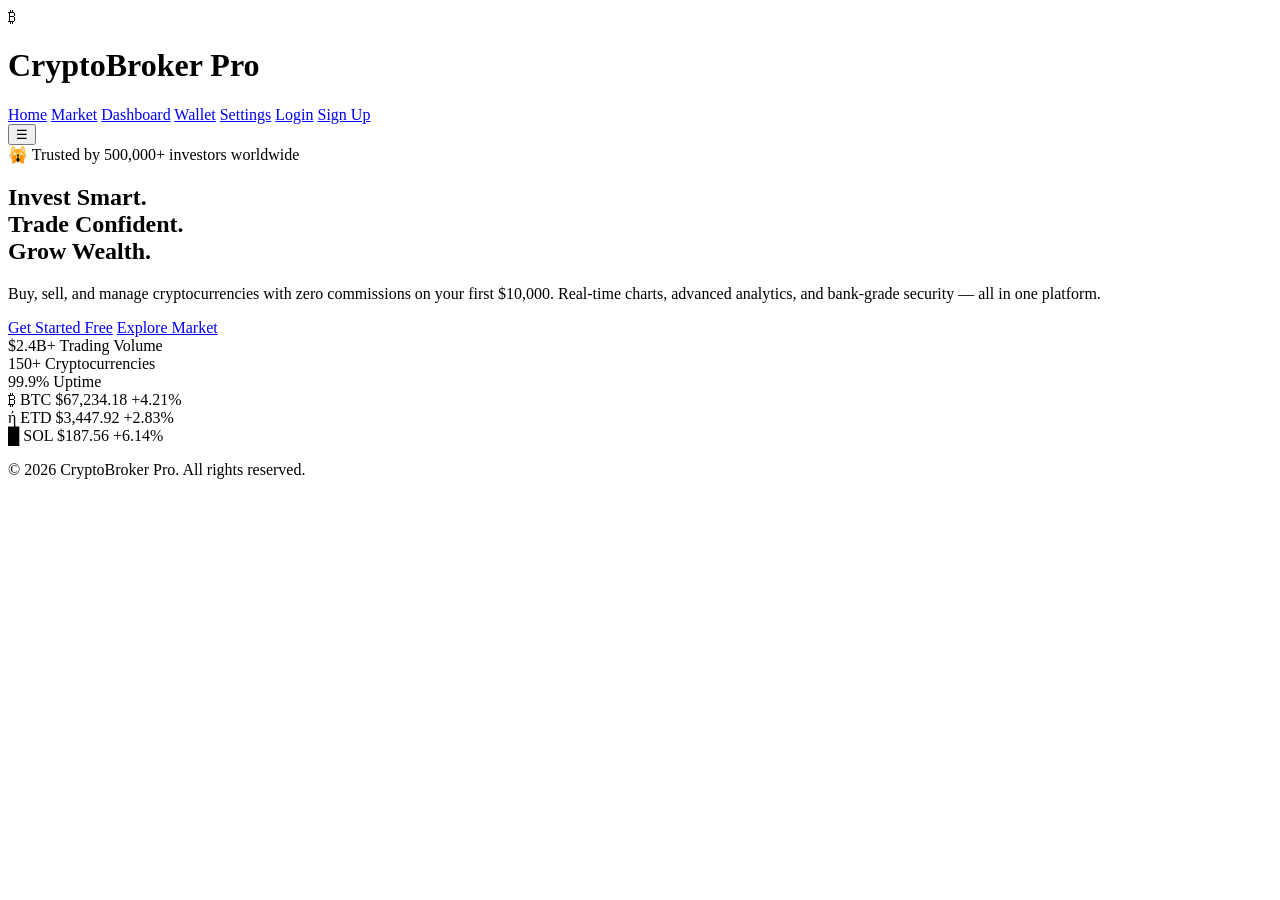
==== index.html @ 166958dd "Add index page" ====
<!DOCTYPE html>
<html lang="en">
<head>
    <meta charset="UTF-8">
    <meta name="viewport" content="width=device-width, initial-scale=1.0">
    <title>CryptoBroker Pro — Smart Crypto Investing</title>
    <link rel="stylesheet" href="styles.css">
    <link href="https://fonts.googleapis.com/css2?family=Inter:wght@400;500;600;700;800&amp;display=swap" rel="stylesheet">
</head>
<body>
    <header>
        <div class="header-inner">
            <div class="logo">
                <span class="logo-icon">₿</span>
                <h1>CryptoBroker <span>Pro</span></h1>
            </div>
            <nav>
                <a href="index.html" class="active">Home</a>
                <a href="market.html">Market</a>
                <a href="dashboard.html">Dashboard</a>
                <a href="wallet.html">Wallet</a>
                <a href="settings.html">Settings</a>
                <a href="login.html" class="btn-outline">Login</a>
                <a href="register.html" class="btn-primary">Sign Up</a>
            </nav>
            <button class="mobile-menu-toggle" aria-label="Toggle menu">☰</button>
        </div>
    </header>

    <section class="hero">
        <div class="hero-content">
            <span class="badge">🙀 Trusted by 500,000+ investors worldwide</span>
            <h2>Invest Smart.<br>Trade Confident.<br><span class="gradient-text">Grow Wealth.</span></h2>
            <p>Buy, sell, and manage cryptocurrencies with zero commissions on your first $10,000. Real-time charts, advanced analytics, and bank-grade security — all in one platform.</p>
            <div class="hero-cta">
                <a href="register.html" class="btn-primary btn-lg">Get Started Free</a>
                <a href="market.html" class="btn-outline btn-lg">Explore Market</a>
            </div>
            <div class="hero-stats">
                <div class="stat">
                    <span class="stat-value">$2.4B+</span>
                    <span class="stat-label">Trading Volume</span>
                </div>
                <div class="stat">
                    <span class="stat-value">150+</span>
                    <span class="stat-label">Cryptocurrencies</span>
                </div>
                <div class="stat">
                    <span class="stat-value">99.9%</span>
                    <span class="stat-label">Uptime</span>
                </div>
            </div>
        </div>
        <div class="hero-visual">
            <div class="floating-card card-1">
                <div class="mini-chart">
                    <span class="coin">₿ BTC</span>
                    <span class="price up">$67,234.18</span>
                    <span class="change up">+4.21%</span>
                </div>
            </div>
            <div class="floating-card card-2">
                <div class="mini-chart">
                    <span class="coin">ή ETD</span>
                    <span class="price up">$3,447.92</span>
                    <span class="change up">+2.83%</span>
                </div>
            </div>
            <div class="floating-card card-3">
                <div class="mini-chart">
                    <span class="coin">█ SOL</span>
                    <span class="price up">$187.56</span>
                    <span class="change up">+6.14%</span>
                </div>
            </div>
            <div class="hero-glow"></div>
        </div>
    </section>

    <section class="features"></section>

    <footer>
        <p>© 2026 CryptoBroker Pro. All rights reserved.</p>
    </footer>

    <script src="script.js"></script>
</body>
</html>
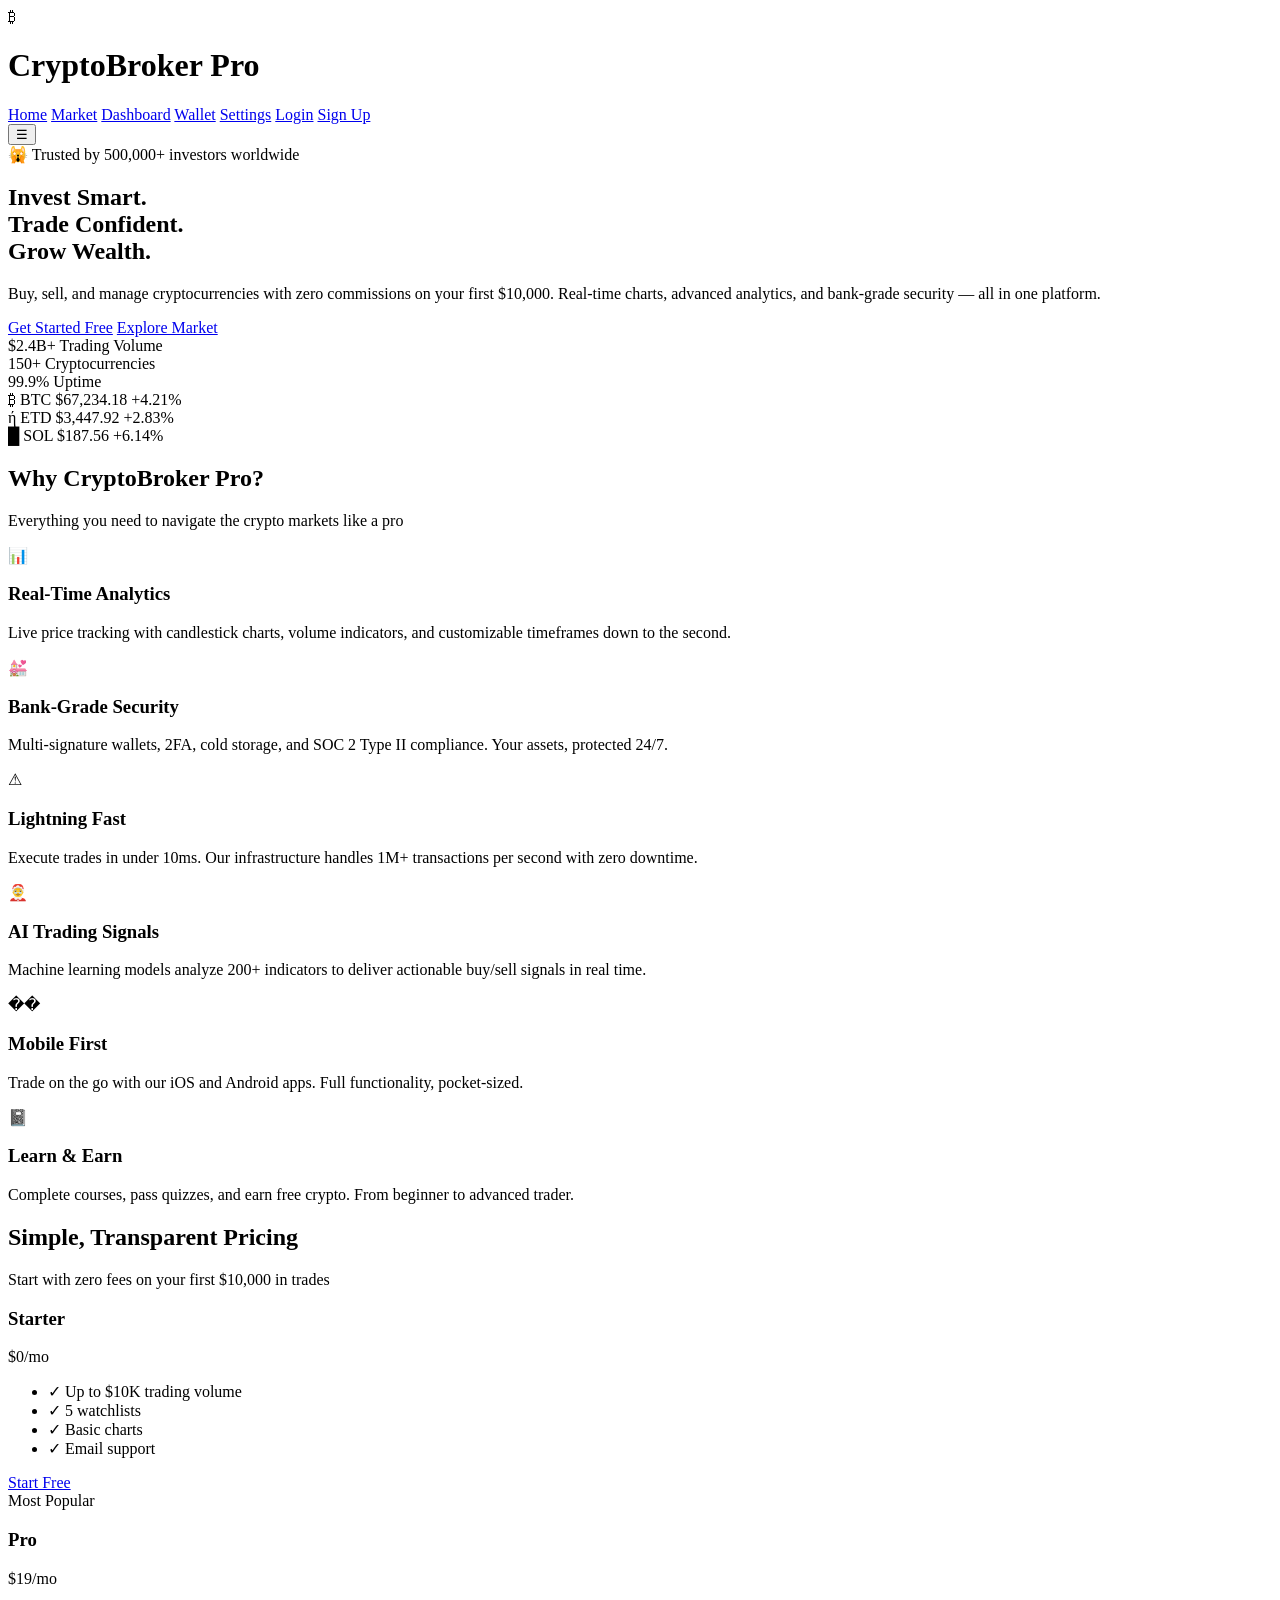
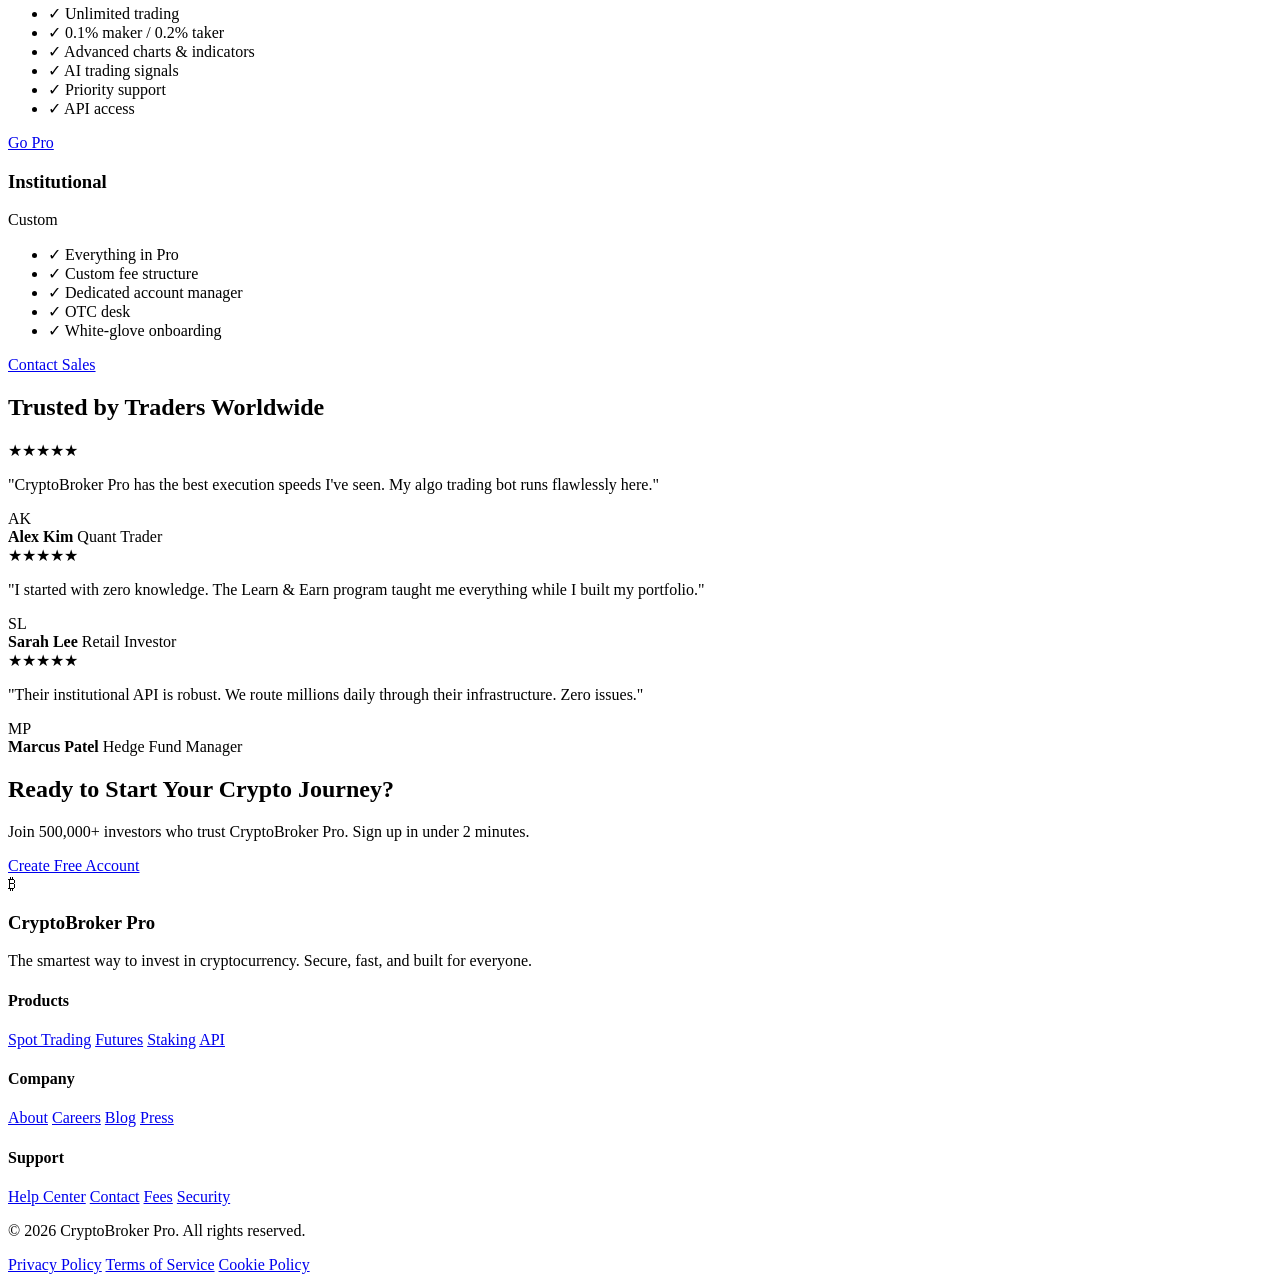
==== commit 1749544b: "Update index.html with full content" ====
--- a/index.html
+++ b/index.html
@@ -77,10 +77,171 @@
         </div>
     </section>
 
-    <section class="features"></section>
+    <section class="features">
+        <h2>Why CryptoBroker Pro?</h2>
+        <p class="section-subtitle">Everything you need to navigate the crypto markets like a pro</p>
+        <div class="features-grid">
+            <div class="feature-card">
+                <div class="feature-icon">📊</div>
+                <h3>Real-Time Analytics</h3>
+                <p>Live price tracking with candlestick charts, volume indicators, and customizable timeframes down to the second.</p>
+            </div>
+            <div class="feature-card">
+                <div class="feature-icon">💒</div>
+                <h3>Bank-Grade Security</h3>
+                <p>Multi-signature wallets, 2FA, cold storage, and SOC 2 Type II compliance. Your assets, protected 24/7.</p>
+            </div>
+            <div class="feature-card">
+                <div class="feature-icon">⚠</div>
+                <h3>Lightning Fast</h3>
+                <p>Execute trades in under 10ms. Our infrastructure handles 1M+ transactions per second with zero downtime.</p>
+            </div>
+            <div class="feature-card">
+                <div class="feature-icon">🤶</div>
+                <h3>AI Trading Signals</h3>
+                <p>Machine learning models analyze 200+ indicators to deliver actionable buy/sell signals in real time.</p>
+            </div>
+            <div class="feature-card">
+                <div class="feature-icon">��</div>
+                <h3>Mobile First</h3>
+                <p>Trade on the go with our iOS and Android apps. Full functionality, pocket-sized.</p>
+            </div>
+            <div class="feature-card">
+                <div class="feature-icon">📓</div>
+                <h3>Learn & Earn</h3>
+                <p>Complete courses, pass quizzes, and earn free crypto. From beginner to advanced trader.</p>
+            </div>
+        </div>
+    </section>
+
+    <section class="pricing">
+        <h2>Simple, Transparent Pricing</h2>
+        <p class="section-subtitle">Start with zero fees on your first $10,000 in trades</p>
+        <div class="pricing-grid">
+            <div class="pricing-card">
+                <h3>Starter</h3>
+                <div class="price">$0<span>/mo</span></div>
+                <ul>
+                    <li>✓ Up to $10K trading volume</li>
+                    <li>✓ 5 watchlists</li>
+                    <li>✓ Basic charts</li>
+                    <li>✓ Email support</li>
+                </ul>
+                <a href="register.html" class="btn-outline">Start Free</a>
+            </div>
+            <div class="pricing-card featured">
+                <div class="featured-badge">Most Popular</div>
+                <h3>Pro</h3>
+                <div class="price">$19<span>/mo</span></div>
+                <ul>
+                    <li>✓ Unlimited trading</li>
+                    <li>✓ 0.1% maker / 0.2% taker</li>
+                    <li>✓ Advanced charts & indicators</li>
+                    <li>✓ AI trading signals</li>
+                    <li>✓ Priority support</li>
+                    <li>✓ API access</li>
+                </ul>
+                <a href="register.html" class="btn-primary">Go Pro</a>
+            </div>
+            <div class="pricing-card">
+                <h3>Institutional</h3>
+                <div class="price">Custom</div>
+                <ul>
+                    <li>✓ Everything in Pro</li>
+                    <li>✓ Custom fee structure</li>
+                    <li>✓ Dedicated account manager</li>
+                    <li>✓ OTC desk</li>
+                    <li>✓ White-glove onboarding</li>
+                </ul>
+                <a href="#" class="btn-outline">Contact Sales</a>
+            </div>
+        </div>
+    </section>
+
+    <section class="testimonials">
+        <h2>Trusted by Traders Worldwide</h2>
+        <div class="testimonials-grid">
+            <div class="testimonial-card">
+                <div class="stars">★★★★★</div>
+                <p>"CryptoBroker Pro has the best execution speeds I've seen. My algo trading bot runs flawlessly here."</p>
+                <div class="author">
+                    <div class="avatar">AK</div>
+                    <div>
+                        <strong>Alex Kim</strong>
+                        <span>Quant Trader</span>
+                    </div>
+                </div>
+            </div>
+            <div class="testimonial-card">
+                <div class="stars">★★★★★</div>
+                <p>"I started with zero knowledge. The Learn & Earn program taught me everything while I built my portfolio."</p>
+                <div class="author">
+                    <div class="avatar">SL</div>
+                    <div>
+                        <strong>Sarah Lee</strong>
+                        <span>Retail Investor</span>
+                    </div>
+                </div>
+            </div>
+            <div class="testimonial-card">
+                <div class="stars">★★★★★</div>
+                <p>"Their institutional API is robust. We route millions daily through their infrastructure. Zero issues."</p>
+                <div class="author">
+                    <div class="avatar">MP</div>
+                    <div>
+                        <strong>Marcus Patel</strong>
+                        <span>Hedge Fund Manager</span>
+                    </div>
+                </div>
+            </div>
+        </div>
+    </section>
+
+    <section class="cta">
+        <h2>Ready to Start Your Crypto Journey?</h2>
+        <p>Join 500,000+ investors who trust CryptoBroker Pro. Sign up in under 2 minutes.</p>
+        <a href="register.html" class="btn-primary btn-lg">Create Free Account</a>
+    </section>
 
     <footer>
-        <p>© 2026 CryptoBroker Pro. All rights reserved.</p>
+        <div class="footer-grid">
+            <div class="footer-brand">
+                <div class="logo">
+                    <span class="logo-icon">₿</span>
+                    <h3>CryptoBroker <span>Pro</span></h3>
+                </div>
+                <p>The smartest way to invest in cryptocurrency. Secure, fast, and built for everyone.</p>
+            </div>
+            <div class="footer-links">
+                <h4>Products</h4>
+                <a href="#">Spot Trading</a>
+                <a href="#">Futures</a>
+                <a href="#">Staking</a>
+                <a href="#">API</a>
+            </div>
+            <div class="footer-links">
+                <h4>Company</h4>
+                <a href="#">About</a>
+                <a href="#">Careers</a>
+                <a href="#">Blog</a>
+                <a href="#">Press</a>
+            </div>
+            <div class="footer-links">
+                <h4>Support</h4>
+                <a href="#">Help Center</a>
+                <a href="#">Contact</a>
+                <a href="#">Fees</a>
+                <a href="#">Security</a>
+            </div>
+        </div>
+        <div class="footer-bottom">
+            <p>© 2026 CryptoBroker Pro. All rights reserved.</p>
+            <div class="footer-legal">
+                <a href="#">Privacy Policy</a>
+                <a href="#">Terms of Service</a>
+                <a href="#">Cookie Policy</a>
+            </div>
+        </div>
     </footer>
 
     <script src="script.js"></script>
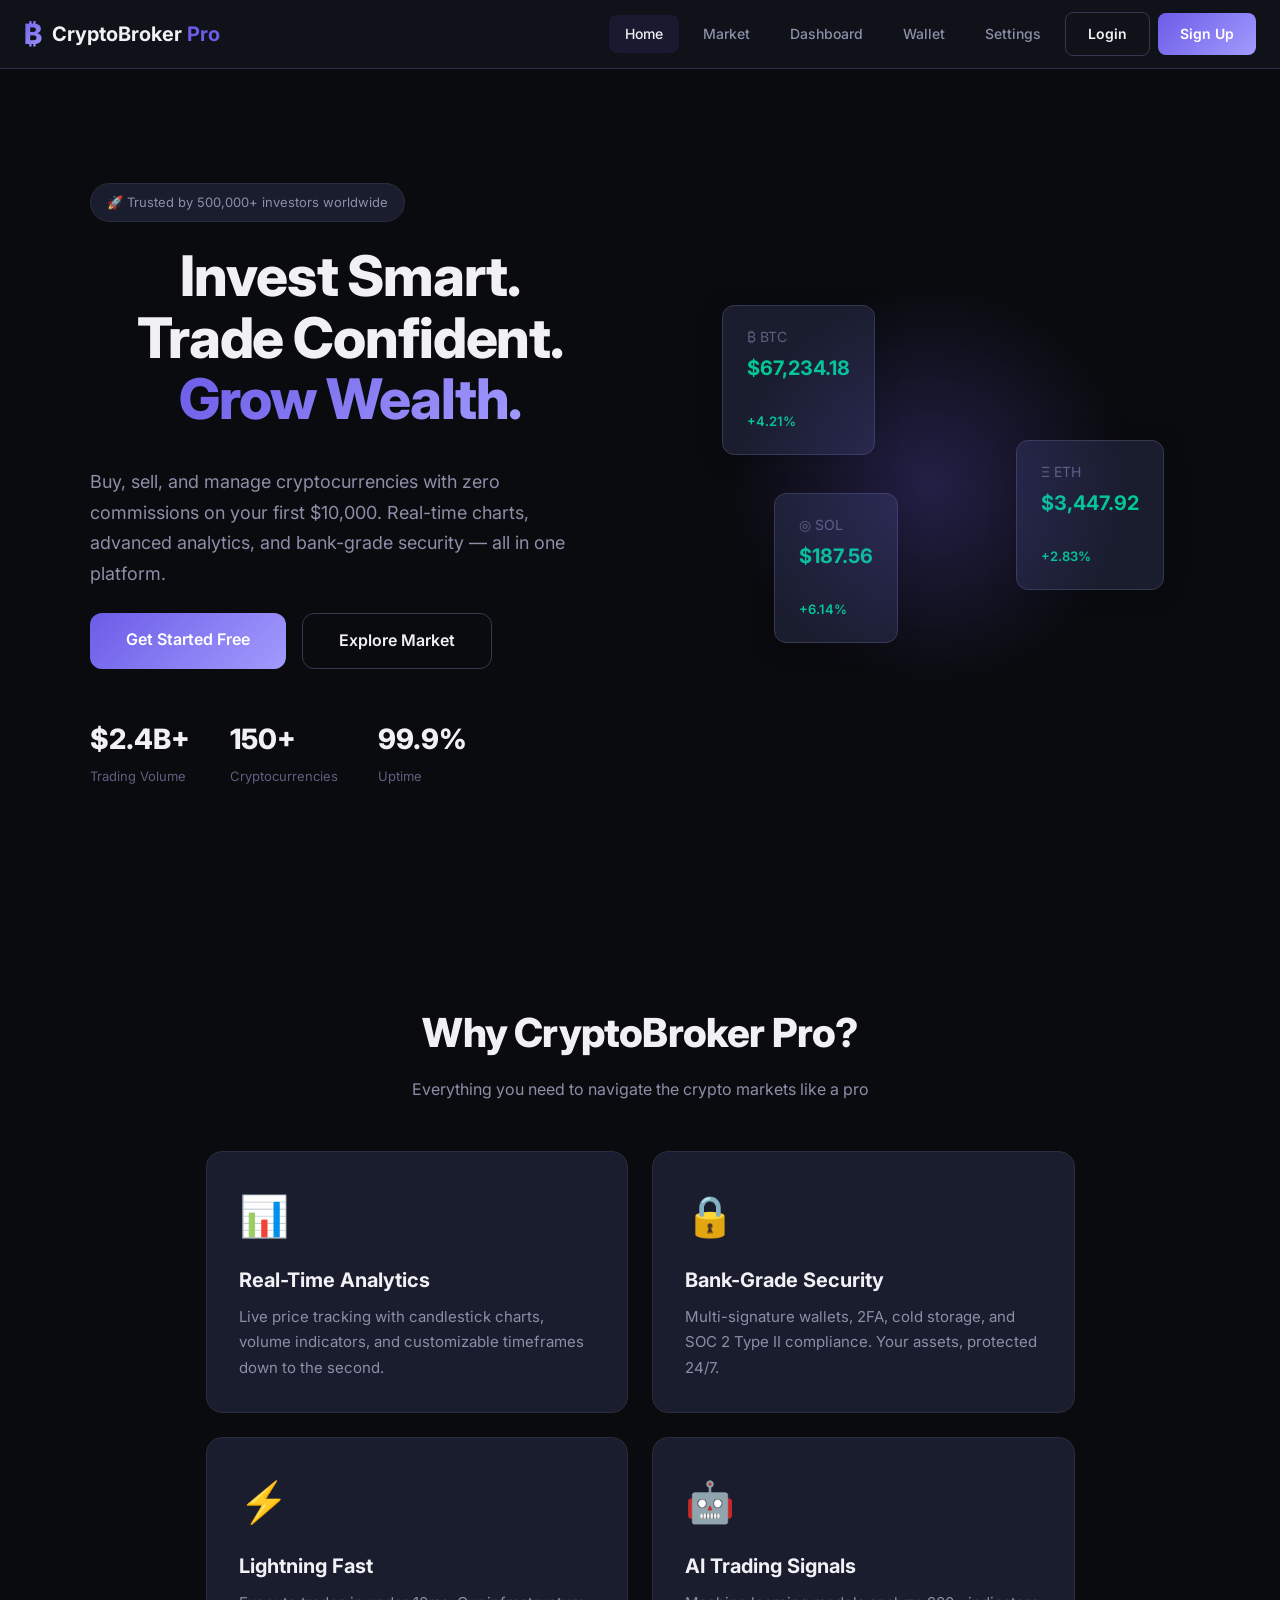
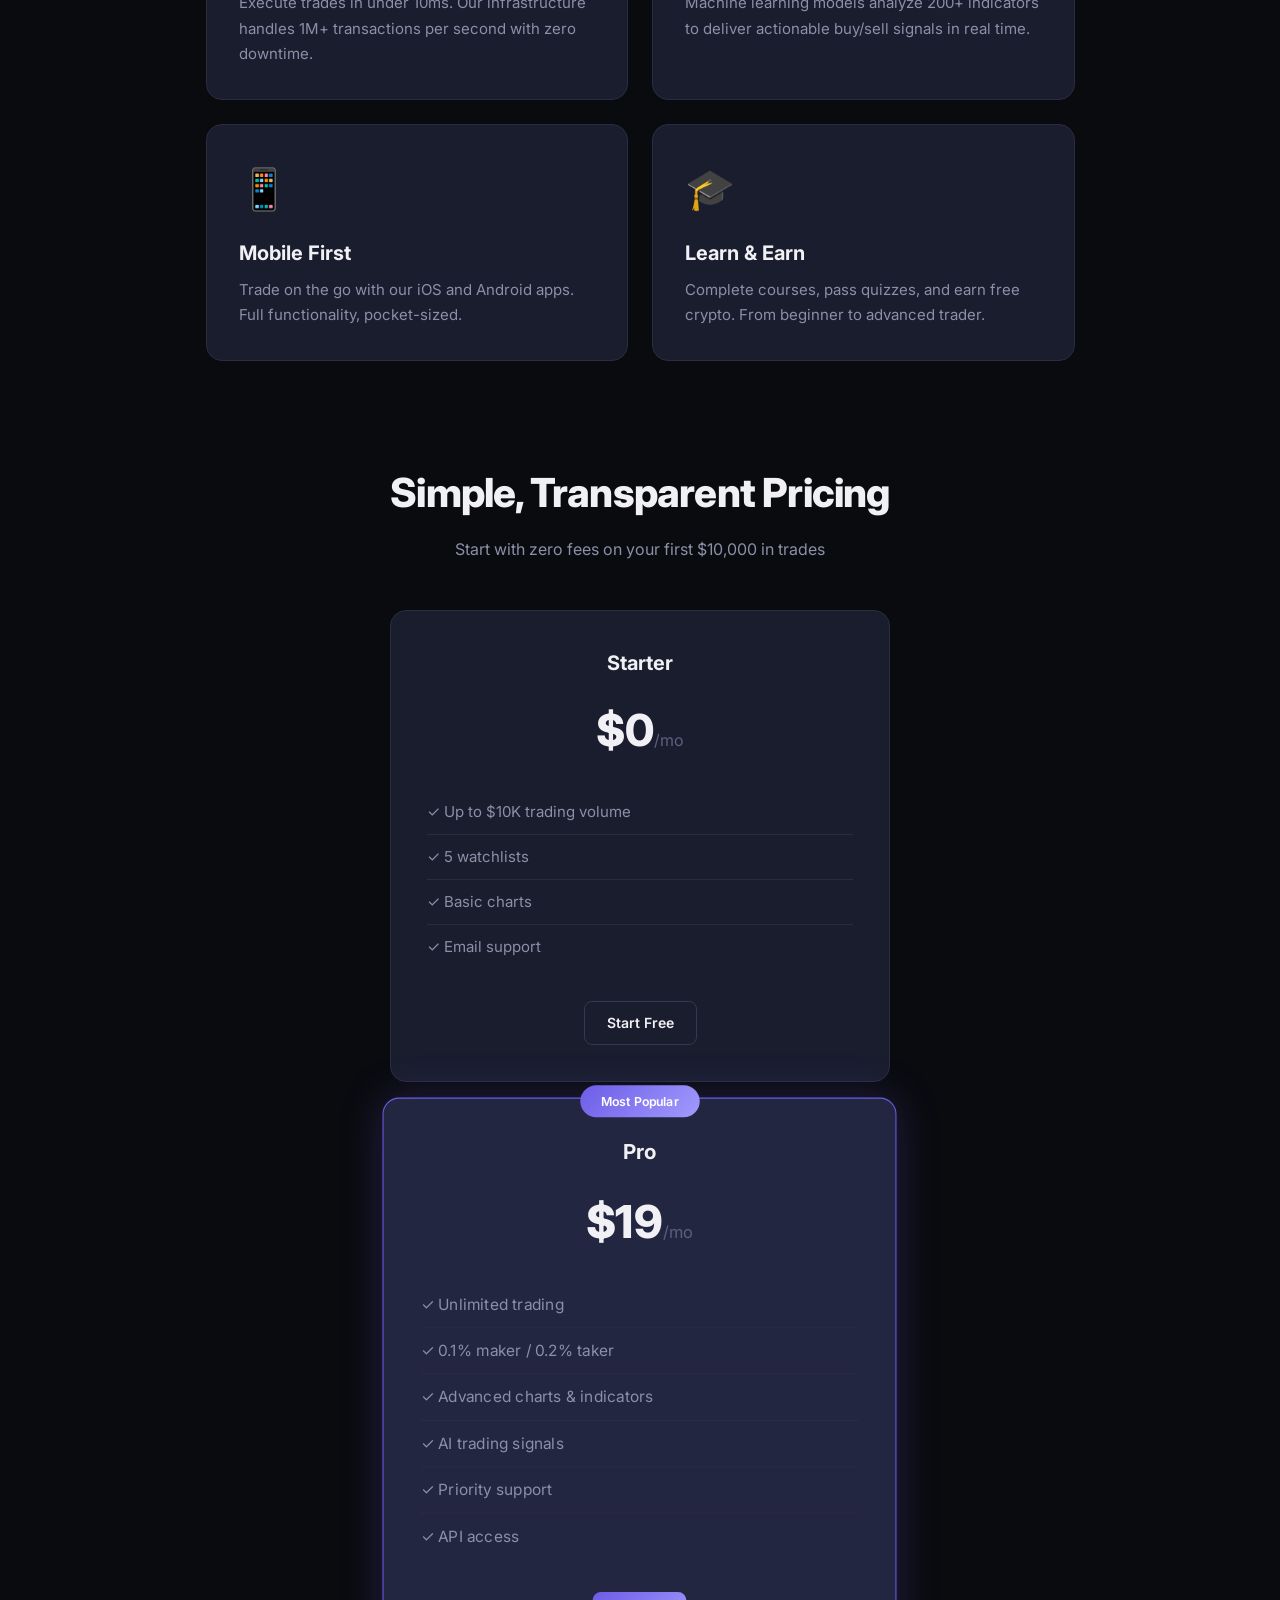
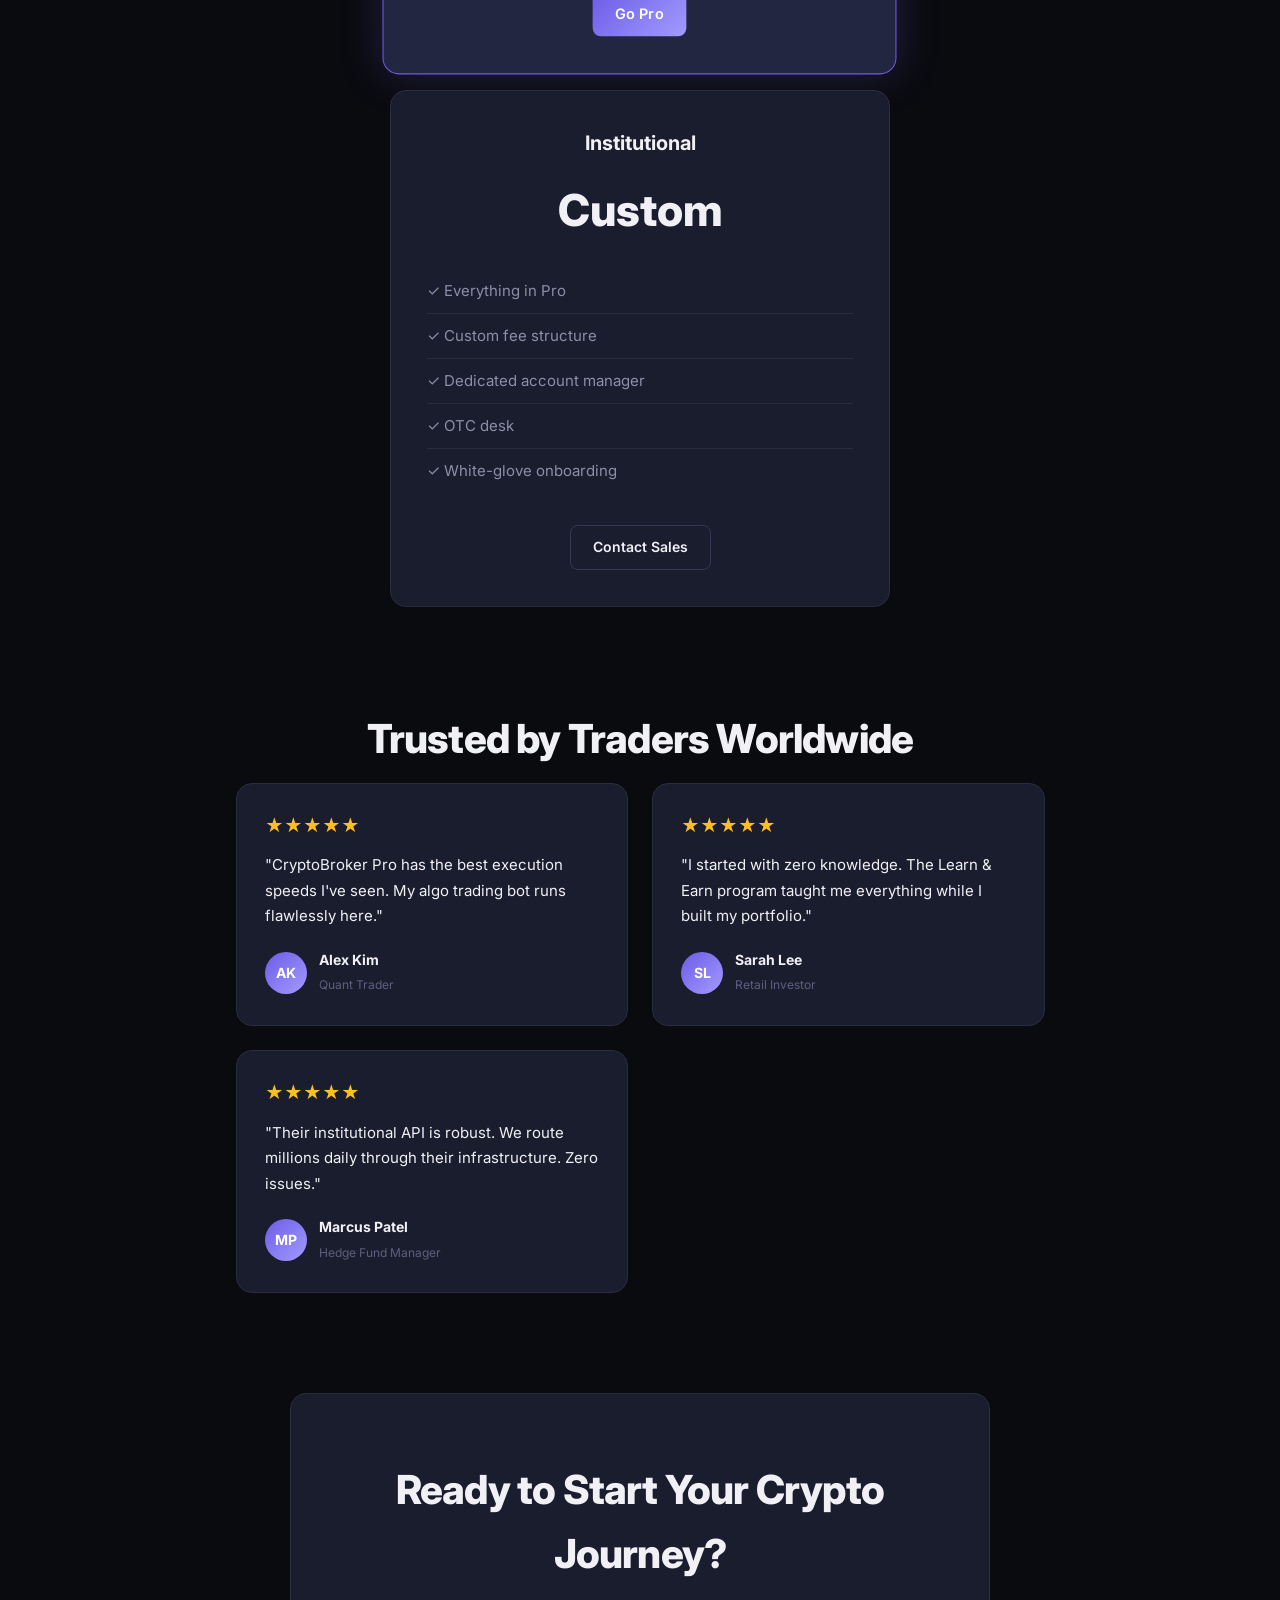
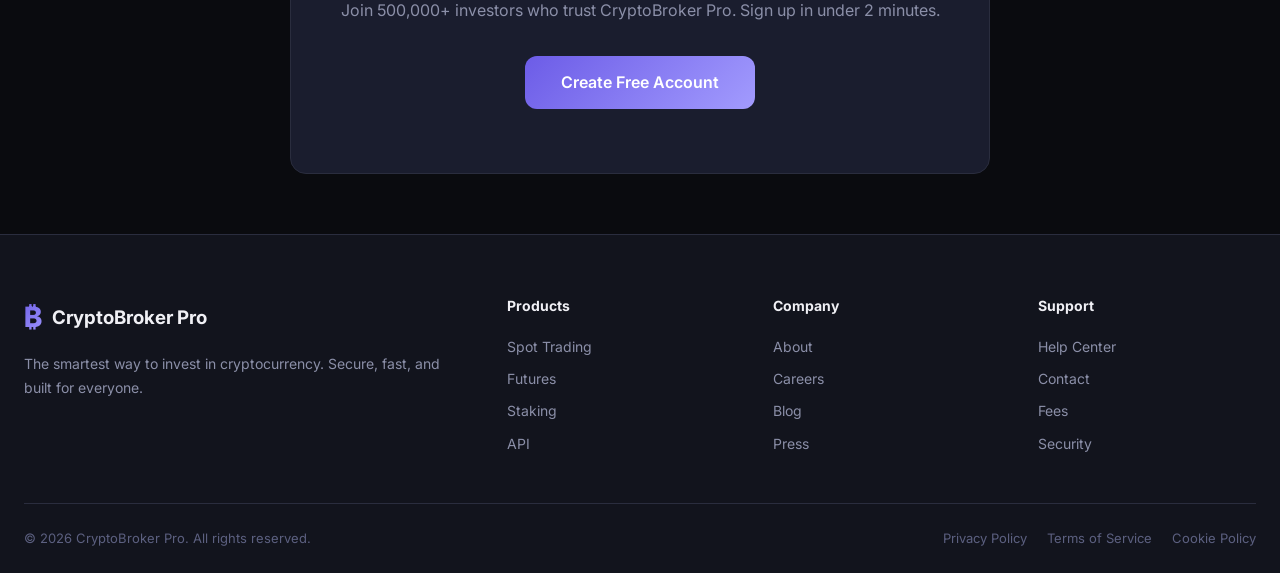
==== commit 3b9f158b: "Add files via upload" ====
--- a/index.html
+++ b/index.html
@@ -5,7 +5,7 @@
     <meta name="viewport" content="width=device-width, initial-scale=1.0">
     <title>CryptoBroker Pro — Smart Crypto Investing</title>
     <link rel="stylesheet" href="styles.css">
-    <link href="https://fonts.googleapis.com/css2?family=Inter:wght@400;500;600;700;800&amp;display=swap" rel="stylesheet">
+    <link href="https://fonts.googleapis.com/css2?family=Inter:wght@400;500;600;700;800&display=swap" rel="stylesheet">
 </head>
 <body>
     <header>
@@ -29,7 +29,7 @@
 
     <section class="hero">
         <div class="hero-content">
-            <span class="badge">🙀 Trusted by 500,000+ investors worldwide</span>
+            <span class="badge">🚀 Trusted by 500,000+ investors worldwide</span>
             <h2>Invest Smart.<br>Trade Confident.<br><span class="gradient-text">Grow Wealth.</span></h2>
             <p>Buy, sell, and manage cryptocurrencies with zero commissions on your first $10,000. Real-time charts, advanced analytics, and bank-grade security — all in one platform.</p>
             <div class="hero-cta">
@@ -61,14 +61,14 @@
             </div>
             <div class="floating-card card-2">
                 <div class="mini-chart">
-                    <span class="coin">ή ETD</span>
+                    <span class="coin">Ξ ETH</span>
                     <span class="price up">$3,447.92</span>
                     <span class="change up">+2.83%</span>
                 </div>
             </div>
             <div class="floating-card card-3">
                 <div class="mini-chart">
-                    <span class="coin">█ SOL</span>
+                    <span class="coin">◎ SOL</span>
                     <span class="price up">$187.56</span>
                     <span class="change up">+6.14%</span>
                 </div>
@@ -87,27 +87,27 @@
                 <p>Live price tracking with candlestick charts, volume indicators, and customizable timeframes down to the second.</p>
             </div>
             <div class="feature-card">
-                <div class="feature-icon">💒</div>
+                <div class="feature-icon">🔒</div>
                 <h3>Bank-Grade Security</h3>
                 <p>Multi-signature wallets, 2FA, cold storage, and SOC 2 Type II compliance. Your assets, protected 24/7.</p>
             </div>
             <div class="feature-card">
-                <div class="feature-icon">⚠</div>
+                <div class="feature-icon">⚡</div>
                 <h3>Lightning Fast</h3>
                 <p>Execute trades in under 10ms. Our infrastructure handles 1M+ transactions per second with zero downtime.</p>
             </div>
             <div class="feature-card">
-                <div class="feature-icon">🤶</div>
+                <div class="feature-icon">🤖</div>
                 <h3>AI Trading Signals</h3>
                 <p>Machine learning models analyze 200+ indicators to deliver actionable buy/sell signals in real time.</p>
             </div>
             <div class="feature-card">
-                <div class="feature-icon">��</div>
+                <div class="feature-icon">📱</div>
                 <h3>Mobile First</h3>
                 <p>Trade on the go with our iOS and Android apps. Full functionality, pocket-sized.</p>
             </div>
             <div class="feature-card">
-                <div class="feature-icon">📓</div>
+                <div class="feature-icon">🎓</div>
                 <h3>Learn & Earn</h3>
                 <p>Complete courses, pass quizzes, and earn free crypto. From beginner to advanced trader.</p>
             </div>
@@ -245,5 +245,6 @@
     </footer>
 
     <script src="script.js"></script>
+<script defer src="https://static.cloudflareinsights.com/beacon.min.js/v4513226cdae34746b4dedf0b4dfa099e1781791509496" integrity="sha512-ZE9pZaUXND66v380QUtch/5sE9tPFh2zg45pR2PB0CVkCtOREv2AJKkSidISWkysEuQ0EH8faUU5du78bx87UQ==" data-cf-beacon='{"version":"2024.11.0","token":"3279d41ec7804124a29acc6e692f9a2b","server_timing":{"name":{"cfCacheStatus":true,"cfEdge":true,"cfExtPri":true,"cfL4":true,"cfOrigin":true,"cfSpeedBrain":true},"location_startswith":null}}' crossorigin="anonymous"></script>
 </body>
-</html>+</html>
--- a/styles.css
+++ b/styles.css
@@ -0,0 +1,570 @@
+/* ============================================
+   CryptoBroker Pro — Complete Stylesheet
+   ============================================ */
+
+:root {
+    --bg-primary: #0a0b0f;
+    --bg-secondary: #12141d;
+    --bg-card: #1a1d2e;
+    --bg-card-hover: #222640;
+    --bg-input: #161822;
+    --border: #2a2d3e;
+    --border-light: #353850;
+    --text-primary: #f0f0f5;
+    --text-secondary: #8b8fa8;
+    --text-muted: #5c6080;
+    --accent: #6c5ce7;
+    --accent-hover: #7d6ff0;
+    --accent-glow: rgba(108,92,231,0.25);
+    --green: #00c897;
+    --green-bg: rgba(0,200,151,0.12);
+    --red: #ff4757;
+    --red-bg: rgba(255,71,87,0.12);
+    --chart-up: #00c897;
+    --chart-down: #ff4757;
+    --gradient-1: linear-gradient(135deg,#6c5ce7,#a29bfe);
+    --radius-sm: 8px;
+    --radius: 12px;
+    --radius-lg: 16px;
+    --shadow: 0 4px 24px rgba(0,0,0,0.3);
+    --shadow-lg: 0 8px 48px rgba(0,0,0,0.4);
+    --transition: 0.2s ease;
+}
+*,*::before,*::after{box-sizing:border-box;margin:0;padding:0}
+html{scroll-behavior:smooth}
+body{font-family:'Inter',-apple-system,BlinkMacSystemFont,'Segoe UI',sans-serif;background:var(--bg-primary);color:var(--text-primary);line-height:1.6;min-height:100vh;display:flex;flex-direction:column;-webkit-font-smoothing:antialiased}
+a{color:var(--accent);text-decoration:none;transition:color var(--transition)}
+a:hover{color:var(--accent-hover)}
+img{max-width:100%}
+
+header{background:rgba(18,20,29,0.85);backdrop-filter:blur(20px);-webkit-backdrop-filter:blur(20px);border-bottom:1px solid var(--border);position:sticky;top:0;z-index:100;padding:0 24px}
+.header-inner{max-width:1280px;margin:0 auto;display:flex;align-items:center;justify-content:space-between;height:68px;gap:32px}
+.logo{display:flex;align-items:center;gap:10px}
+.logo-icon{font-size:28px;background:var(--gradient-1);-webkit-background-clip:text;-webkit-text-fill-color:transparent;background-clip:text;font-weight:800}
+.logo h1{font-size:20px;font-weight:700;color:var(--text-primary);white-space:nowrap}
+.logo h1 span{color:var(--accent)}
+nav{display:flex;align-items:center;gap:8px}
+nav a{color:var(--text-secondary);padding:8px 16px;border-radius:var(--radius-sm);font-size:14px;font-weight:500;transition:all var(--transition);white-space:nowrap}
+nav a:hover,nav a.active{color:var(--text-primary);background:rgba(108,92,231,0.1)}
+.mobile-menu-toggle{display:none;background:none;border:none;color:var(--text-primary);font-size:24px;cursor:pointer}
+
+.btn-primary{display:inline-block;background:var(--gradient-1);color:#fff!important;padding:10px 22px;border-radius:var(--radius-sm);font-weight:600;font-size:14px;border:none;cursor:pointer;transition:all var(--transition);text-align:center;white-space:nowrap}
+.btn-primary:hover{transform:translateY(-1px);box-shadow:0 4px 20px var(--accent-glow)}
+.btn-outline{display:inline-block;background:transparent;color:var(--text-primary)!important;padding:10px 22px;border-radius:var(--radius-sm);font-weight:600;font-size:14px;border:1px solid var(--border-light);cursor:pointer;transition:all var(--transition);text-align:center;white-space:nowrap}
+.btn-outline:hover{border-color:var(--accent);color:var(--accent)!important}
+.btn-lg{padding:14px 36px;font-size:16px;border-radius:var(--radius)}
+.btn-full{width:100%;padding:14px;font-size:16px;border-radius:var(--radius)}
+.btn-sm{padding:6px 14px;font-size:12px}
+
+.hero{max-width:1280px;margin:0 auto;padding:80px 24px;display:grid;grid-template-columns:1fr 1fr;gap:60px;align-items:center;min-height:calc(100vh - 68px)}
+.hero-content{display:flex;flex-direction:column;gap:24px}
+.badge{display:inline-flex;align-items:center;gap:8px;background:var(--bg-card);border:1px solid var(--border);padding:8px 16px;border-radius:50px;font-size:13px;color:var(--text-secondary);width:fit-content}
+.hero h2{font-size:clamp(36px,5vw,56px);font-weight:800;line-height:1.1;letter-spacing:-0.02em}
+.gradient-text{background:var(--gradient-1);-webkit-background-clip:text;-webkit-text-fill-color:transparent;background-clip:text}
+.hero p{font-size:18px;color:var(--text-secondary);line-height:1.7;max-width:520px}
+.hero-cta{display:flex;gap:16px;flex-wrap:wrap}
+.hero-stats{display:flex;gap:40px;padding-top:24px}
+.stat{display:flex;flex-direction:column;gap:4px}
+.stat-value{font-size:28px;font-weight:800;color:var(--text-primary)}
+.stat-label{font-size:13px;color:var(--text-muted)}
+.hero-visual{position:relative;height:450px}
+.hero-glow{position:absolute;top:50%;left:50%;transform:translate(-50%,-50%);width:400px;height:400px;background:radial-gradient(circle,var(--accent-glow),transparent 70%);border-radius:50%;pointer-events:none}
+.floating-card{position:absolute;background:var(--bg-card);border:1px solid var(--border-light);border-radius:var(--radius);padding:20px 24px;box-shadow:var(--shadow);animation:float 3s ease-in-out infinite}
+.floating-card .coin{font-size:14px;color:var(--text-muted);display:block;margin-bottom:4px}
+.floating-card .price{font-size:20px;font-weight:700;display:block}
+.floating-card .change{font-size:13px;font-weight:600}
+.card-1{top:10%;left:10%;animation-delay:0s}
+.card-2{top:40%;right:5%;animation-delay:0.5s}
+.card-3{bottom:15%;left:20%;animation-delay:1s}
+@keyframes float{0%,100%{transform:translateY(0)}50%{transform:translateY(-12px)}}
+
+section{padding:100px 24px}
+section h2{font-size:clamp(28px,4vw,40px);font-weight:800;text-align:center;margin-bottom:12px;letter-spacing:-0.02em}
+.section-subtitle{text-align:center;color:var(--text-secondary);font-size:16px;margin-bottom:48px;max-width:560px;margin-left:auto;margin-right:auto}
+
+.features{max-width:1280px;margin:0 auto}
+.features-grid{display:grid;grid-template-columns:repeat(auto-fit,minmax(320px,1fr));gap:24px}
+.feature-card{background:var(--bg-card);border:1px solid var(--border);border-radius:var(--radius-lg);padding:32px;transition:all var(--transition)}
+.feature-card:hover{background:var(--bg-card-hover);border-color:var(--border-light);transform:translateY(-4px);box-shadow:var(--shadow-lg)}
+.feature-icon{font-size:40px;margin-bottom:16px;display:block}
+.feature-card h3{font-size:20px;font-weight:700;margin-bottom:8px}
+.feature-card p{color:var(--text-secondary);font-size:15px;line-height:1.7}
+
+.pricing{max-width:1280px;margin:0 auto;padding-top:0}
+.pricing-grid{display:grid;grid-template-columns:repeat(auto-fit,minmax(300px,1fr));gap:24px;align-items:start}
+.pricing-card{background:var(--bg-card);border:1px solid var(--border);border-radius:var(--radius-lg);padding:36px;text-align:center;transition:all var(--transition);position:relative}
+.pricing-card:hover{border-color:var(--border-light);transform:translateY(-4px)}
+.pricing-card.featured{border-color:var(--accent);background:var(--bg-card-hover);transform:scale(1.03);box-shadow:0 0 40px var(--accent-glow)}
+.pricing-card.featured:hover{transform:scale(1.03) translateY(-4px)}
+.featured-badge{position:absolute;top:-13px;left:50%;transform:translateX(-50%);background:var(--gradient-1);color:#fff;padding:6px 20px;border-radius:50px;font-size:12px;font-weight:600}
+.pricing-card h3{font-size:20px;font-weight:700;margin-bottom:16px}
+.price{font-size:44px;font-weight:800;margin-bottom:24px}
+.price span{font-size:16px;font-weight:400;color:var(--text-muted)}
+.pricing-card ul{list-style:none;margin-bottom:32px;text-align:left}
+.pricing-card li{padding:10px 0;color:var(--text-secondary);font-size:15px;border-bottom:1px solid var(--border)}
+.pricing-card li:last-child{border-bottom:none}
+
+.testimonials{max-width:1280px;margin:0 auto;padding-top:0}
+.testimonials-grid{display:grid;grid-template-columns:repeat(auto-fit,minmax(300px,1fr));gap:24px}
+.testimonial-card{background:var(--bg-card);border:1px solid var(--border);border-radius:var(--radius-lg);padding:28px;transition:all var(--transition)}
+.testimonial-card:hover{border-color:var(--border-light);background:var(--bg-card-hover)}
+.stars{color:#fbbf24;font-size:18px;margin-bottom:12px}
+.testimonial-card>p{color:var(--text-primary);font-size:15px;line-height:1.7;margin-bottom:20px}
+.author{display:flex;align-items:center;gap:12px}
+.avatar{width:42px;height:42px;border-radius:50%;background:var(--gradient-1);display:flex;align-items:center;justify-content:center;font-weight:700;font-size:14px;color:#fff}
+.author strong{display:block;font-size:14px}
+.author span{font-size:12px;color:var(--text-muted)}
+
+.cta{max-width:700px;margin:0 auto;text-align:center;background:var(--bg-card);border:1px solid var(--border);border-radius:var(--radius-lg);padding:64px 48px;margin-bottom:60px}
+.cta p{color:var(--text-secondary);font-size:16px;margin-bottom:32px}
+
+.auth-page{flex:1;display:flex;align-items:center;justify-content:center;padding:60px 24px}
+.auth-container{background:var(--bg-card);border:1px solid var(--border);border-radius:var(--radius-lg);padding:40px;width:100%;max-width:440px;box-shadow:var(--shadow-lg)}
+.auth-header{text-align:center;margin-bottom:32px}
+.auth-header h2{font-size:28px;font-weight:800;margin-bottom:8px}
+.auth-header p{color:var(--text-secondary);font-size:15px}
+.auth-form{display:flex;flex-direction:column;gap:20px}
+.form-group{display:flex;flex-direction:column;gap:6px}
+.form-group label{font-size:13px;font-weight:600;color:var(--text-secondary)}
+.input-wrapper{position:relative;display:flex;align-items:center}
+.input-icon{position:absolute;left:14px;font-size:16px;pointer-events:none}
+.input-wrapper input{width:100%;padding:12px 16px 12px 40px;background:var(--bg-input);border:1px solid var(--border);border-radius:var(--radius-sm);color:var(--text-primary);font-size:15px;font-family:inherit;transition:all var(--transition)}
+.input-wrapper input:focus{outline:none;border-color:var(--accent);box-shadow:0 0 0 3px var(--accent-glow)}
+.input-wrapper input::placeholder{color:var(--text-muted)}
+.toggle-password{position:absolute;right:12px;background:none;border:none;cursor:pointer;font-size:18px;padding:4px}
+.form-options{display:flex;justify-content:space-between;align-items:center}
+.checkbox-label{display:flex;align-items:center;gap:8px;font-size:13px;color:var(--text-secondary);cursor:pointer}
+.checkbox-label input[type="checkbox"]{accent-color:var(--accent);width:16px;height:16px}
+.forgot-link{font-size:13px;color:var(--accent)}
+.form-error{background:var(--red-bg);border:1px solid var(--red);color:var(--red);padding:12px 16px;border-radius:var(--radius-sm);font-size:13px;font-weight:500}
+.hidden{display:none}
+.password-strength{margin-top:6px}
+.strength-bar{height:4px;border-radius:2px;background:var(--border);transition:all var(--transition);width:0}
+.strength-text{font-size:11px;color:var(--text-muted);margin-top:4px;display:block}
+.auth-divider{display:flex;align-items:center;gap:16px;margin:24px 0}
+.auth-divider::before,.auth-divider::after{content:'';flex:1;height:1px;background:var(--border)}
+.auth-divider span{font-size:12px;color:var(--text-muted);white-space:nowrap}
+.social-login{display:grid;grid-template-columns:repeat(auto-fit,minmax(110px,1fr));gap:12px;margin-bottom:24px}
+.social-btn{display:flex;align-items:center;justify-content:center;gap:8px;padding:10px;background:var(--bg-input);border:1px solid var(--border);border-radius:var(--radius-sm);color:var(--text-primary);font-size:14px;font-family:inherit;font-weight:500;cursor:pointer;transition:all var(--transition)}
+.social-btn:hover{background:var(--bg-card-hover);border-color:var(--border-light)}
+.auth-switch{text-align:center;font-size:14px;color:var(--text-secondary)}
+.auth-switch a{font-weight:600}
+
+.dashboard{max-width:1280px;margin:0 auto;padding:32px 24px;flex:1}
+.dashboard-header{display:flex;justify-content:space-between;align-items:flex-start;margin-bottom:32px;flex-wrap:wrap;gap:16px}
+.dashboard-header h2{font-size:28px;text-align:left;margin-bottom:0}
+.dashboard-header p{color:var(--text-secondary);font-size:14px}
+.dashboard-actions{display:flex;gap:12px}
+.portfolio-summary{display:grid;grid-template-columns:repeat(auto-fit,minmax(220px,1fr));gap:16px;margin-bottom:32px}
+.summary-card{background:var(--bg-card);border:1px solid var(--border);border-radius:var(--radius);padding:20px 24px;transition:all var(--transition)}
+.summary-card:hover{border-color:var(--border-light);background:var(--bg-card-hover)}
+.summary-label{display:block;font-size:12px;color:var(--text-muted);text-transform:uppercase;letter-spacing:0.05em;margin-bottom:8px}
+.summary-value{display:block;font-size:26px;font-weight:800;margin-bottom:4px}
+.summary-change{font-size:13px;font-weight:500;color:var(--text-secondary)}
+.summary-change.up{color:var(--green)}
+.summary-change.down{color:var(--red)}
+.dashboard-grid{display:grid;grid-template-columns:1.5fr 1fr;gap:24px}
+.dashboard-card{background:var(--bg-card);border:1px solid var(--border);border-radius:var(--radius-lg);padding:24px}
+.chart-card{grid-row:1/3}
+.holdings-card,.orders-card{grid-column:2}
+.card-header{display:flex;justify-content:space-between;align-items:center;margin-bottom:20px}
+.card-header h3{font-size:16px;font-weight:700}
+.timeframe-buttons{display:flex;gap:4px}
+.timeframe-buttons button{background:none;border:none;color:var(--text-muted);font-size:12px;font-weight:600;cursor:pointer;padding:4px 10px;border-radius:4px;transition:all var(--transition);font-family:inherit}
+.timeframe-buttons button.active,.timeframe-buttons button:hover{background:var(--accent);color:#fff}
+.chart-placeholder{margin-top:16px}
+.chart-svg{width:100%;height:280px}
+.chart-svg svg{width:100%;height:100%}
+.chart-stats{display:flex;justify-content:space-around;margin-top:16px;padding-top:16px;border-top:1px solid var(--border)}
+.chart-stats span{font-size:12px;color:var(--text-muted)}
+.holdings-table{display:flex;flex-direction:column;gap:2px}
+.holding-row{display:grid;grid-template-columns:1.5fr 1fr 0.5fr;align-items:center;padding:14px 0;border-bottom:1px solid var(--border);gap:8px}
+.holding-row:last-child{border-bottom:none}
+.holding-info{display:flex;align-items:center;gap:12px}
+.holding-icon{width:40px;height:40px;border-radius:50%;display:flex;align-items:center;justify-content:center;font-size:20px;font-weight:700;flex-shrink:0}
+.holding-icon.btc{background:#f7931a20;color:#f7931a}
+.holding-icon.eth{background:#627eea20;color:#627eea}
+.holding-icon.sol{background:#14f19520;color:#14f195}
+.holding-icon.ada{background:#0033ad20;color:#0033ad}
+.holding-info strong{display:block;font-size:14px}
+.holding-info span{font-size:12px;color:var(--text-muted)}
+.holding-amount strong{display:block;font-size:14px}
+.holding-amount span{font-size:12px;color:var(--text-muted)}
+.holding-change{font-size:13px;font-weight:600;text-align:right}
+.holding-change.up{color:var(--green)}
+.holding-change.down{color:var(--red)}
+.orders-list{display:flex;flex-direction:column;gap:2px}
+.order-row{display:grid;grid-template-columns:1fr 1fr 0.5fr 0.6fr;align-items:center;padding:12px 0;border-bottom:1px solid var(--border);gap:8px;font-size:13px}
+.order-row:last-child{border-bottom:none}
+.order-type{display:inline-block;padding:2px 8px;border-radius:4px;font-size:11px;font-weight:700;text-transform:uppercase;margin-right:6px}
+.order-type.buy{background:var(--green-bg);color:var(--green)}
+.order-type.sell{background:var(--red-bg);color:var(--red)}
+.order-status{font-size:11px;font-weight:600;text-align:center;padding:2px 6px;border-radius:4px}
+.order-status.filled{background:var(--green-bg);color:var(--green)}
+.order-status.pending{background:rgba(251,191,36,0.15);color:#fbbf24}
+.order-row>span:last-child{color:var(--text-muted);text-align:right}
+.user-menu{display:flex;align-items:center;gap:8px;color:var(--text-primary)!important}
+.user-avatar{width:32px;height:32px;border-radius:50%;background:var(--gradient-1);display:flex;align-items:center;justify-content:center;font-size:12px;font-weight:700;color:#fff}
+
+.market-page{max-width:1280px;margin:0 auto;padding:32px 24px;flex:1}
+.page-header{margin-bottom:24px}
+.page-header h2{font-size:28px;text-align:left;margin-bottom:4px}
+.page-header p{color:var(--text-secondary);font-size:14px}
+.market-toolbar{display:flex;gap:16px;margin-bottom:24px;flex-wrap:wrap;align-items:center}
+.search-box{position:relative;flex:1;min-width:240px;max-width:400px}
+.search-icon{position:absolute;left:14px;top:50%;transform:translateY(-50%);font-size:16px}
+.search-box input{width:100%;padding:12px 16px 12px 42px;background:var(--bg-card);border:1px solid var(--border);border-radius:var(--radius-sm);color:var(--text-primary);font-size:14px;font-family:inherit;transition:all var(--transition)}
+.search-box input:focus{outline:none;border-color:var(--accent);box-shadow:0 0 0 3px var(--accent-glow)}
+.search-box input::placeholder{color:var(--text-muted)}
+.market-filters{display:flex;gap:6px;flex-wrap:wrap}
+.filter-btn{background:var(--bg-card);border:1px solid var(--border);color:var(--text-secondary);padding:8px 16px;border-radius:50px;font-size:13px;font-weight:500;cursor:pointer;transition:all var(--transition);font-family:inherit;white-space:nowrap}
+.filter-btn.active,.filter-btn:hover{background:var(--accent);border-color:var(--accent);color:#fff}
+.market-table-container{background:var(--bg-card);border:1px solid var(--border);border-radius:var(--radius-lg);overflow-x:auto}
+.market-table{width:100%;border-collapse:collapse;min-width:800px}
+.market-table th{padding:14px 16px;text-align:left;font-size:11px;font-weight:600;color:var(--text-muted);text-transform:uppercase;letter-spacing:0.05em;border-bottom:1px solid var(--border);white-space:nowrap}
+.market-table td{padding:14px 16px;font-size:14px;border-bottom:1px solid var(--border);white-space:nowrap}
+.market-table tbody tr{transition:all var(--transition);cursor:pointer}
+.market-table tbody tr:hover{background:var(--bg-card-hover)}
+.market-table tbody tr:last-child td{border-bottom:none}
+.coin-info{display:flex;align-items:center;gap:10px}
+.coin-icon{width:32px;height:32px;border-radius:50%;display:flex;align-items:center;justify-content:center;font-size:16px;font-weight:700}
+.coin-name{font-weight:600}
+.coin-symbol{color:var(--text-muted);font-size:12px;display:block}
+.price-cell{font-weight:600}
+.change-cell{font-weight:600}
+.change-cell.up{color:var(--green)}
+.change-cell.down{color:var(--red)}
+.volume-cell,.mcap-cell{color:var(--text-secondary)}
+.mini-sparkline{width:80px;height:30px}
+.action-cell button{background:var(--gradient-1);color:#fff;border:none;padding:6px 16px;border-radius:6px;font-size:12px;font-weight:600;cursor:pointer;transition:all var(--transition);font-family:inherit}
+.action-cell button:hover{transform:translateY(-1px);box-shadow:0 4px 12px var(--accent-glow)}
+
+footer{background:var(--bg-secondary);border-top:1px solid var(--border);padding:60px 24px 0;margin-top:auto}
+.footer-grid{max-width:1280px;margin:0 auto;display:grid;grid-template-columns:2fr 1fr 1fr 1fr;gap:48px;padding-bottom:48px}
+.footer-brand p{color:var(--text-secondary);font-size:14px;line-height:1.7;margin-top:12px}
+.footer-links{display:flex;flex-direction:column;gap:10px}
+.footer-links h4{font-size:14px;font-weight:700;margin-bottom:8px}
+.footer-links a{color:var(--text-secondary);font-size:14px;transition:color var(--transition)}
+.footer-links a:hover{color:var(--text-primary)}
+.footer-bottom{max-width:1280px;margin:0 auto;display:flex;justify-content:space-between;align-items:center;padding:24px 0;border-top:1px solid var(--border);font-size:13px;color:var(--text-muted);flex-wrap:wrap;gap:12px}
+.footer-legal{display:flex;gap:20px}
+.footer-legal a{color:var(--text-muted);font-size:13px}
+.footer-legal a:hover{color:var(--text-primary)}
+
+.up{color:var(--green)}
+.down{color:var(--red)}
+.price.up,.change.up{color:var(--green)}
+.price.down,.change.down{color:var(--red)}
+
+@media(max-width:1024px){
+.hero{grid-template-columns:1fr;text-align:center;padding:48px 24px;min-height:auto}
+.hero p{max-width:100%}
+.hero-cta{justify-content:center}
+.hero-stats{justify-content:center}
+.hero-visual{display:none}
+.dashboard-grid{grid-template-columns:1fr}
+.chart-card,.holdings-card,.orders-card{grid-column:1}
+.chart-card{grid-row:auto}
+.footer-grid{grid-template-columns:1fr 1fr}
+}
+
+@media(max-width:768px){
+nav{display:none;position:absolute;top:68px;left:0;right:0;background:var(--bg-secondary);flex-direction:column;padding:16px;border-bottom:1px solid var(--border)}
+nav.open{display:flex}
+.mobile-menu-toggle{display:block}
+.hero-stats{gap:24px;flex-wrap:wrap}
+.pricing-grid{grid-template-columns:1fr}
+.pricing-card.featured{transform:none}
+.pricing-card.featured:hover{transform:translateY(-4px)}
+.footer-grid{grid-template-columns:1fr;gap:32px}
+.auth-container{padding:28px}
+.wallet-balance-bar{flex-direction:column;gap:12px}
+.balance-card{flex:1 1 auto!important;min-width:100%}
+.balance-actions{flex-direction:row;width:100%;justify-content:stretch}
+.balance-actions .btn-primary,.balance-actions .btn-outline{flex:1;text-align:center}
+.wallet-grid{grid-template-columns:1fr!important}
+.tx-header-grid,.tx-item{grid-template-columns:1fr 1fr 0.6fr 0.5fr!important}
+.assets-table{min-width:600px}
+.modal{width:95%!important;margin:20px}
+.deposit-tabs{flex-wrap:wrap}
+.deposit-tab{flex:1;min-width:80px}
+.qr-placeholder{width:140px;height:140px}
+}
+
+/* ============================================
+   WALLET PAGE
+   ============================================ */
+.wallet-page{max-width:1280px;margin:0 auto;padding:32px 24px;flex:1}
+.wallet-balance-bar{display:flex;gap:16px;align-items:stretch;margin-bottom:32px;flex-wrap:wrap}
+.balance-card{background:var(--bg-card);border:1px solid var(--border);border-radius:var(--radius-lg);padding:20px 24px;display:flex;align-items:center;gap:16px;transition:all var(--transition);flex:1;min-width:220px}
+.balance-card:hover{border-color:var(--border-light);background:var(--bg-card-hover)}
+.balance-icon{font-size:36px;flex-shrink:0}
+.balance-info{display:flex;flex-direction:column;gap:2px;min-width:0}
+.balance-label{font-size:12px;color:var(--text-muted);text-transform:uppercase;letter-spacing:0.05em}
+.balance-value{font-size:24px;font-weight:800;color:var(--text-primary)}
+.balance-btc{font-size:13px;color:var(--text-muted)}
+.balance-sub{font-size:12px;color:var(--text-muted)}
+.balance-actions{display:flex;flex-direction:column;gap:10px;justify-content:center;min-width:140px}
+.balance-actions .btn-primary,.balance-actions .btn-outline{width:100%;text-align:center}
+
+.wallet-grid{display:grid;grid-template-columns:1.2fr 1fr;gap:24px;align-items:start}
+.wallet-section{background:var(--bg-card);border:1px solid var(--border);border-radius:var(--radius-lg);overflow:hidden}
+.section-header{display:flex;justify-content:space-between;align-items:center;padding:20px 24px;border-bottom:1px solid var(--border)}
+.section-header h2{font-size:16px;font-weight:700;margin-bottom:0;text-align:left}
+
+.assets-table-wrap{overflow-x:auto}
+.assets-table{width:100%;border-collapse:collapse;min-width:500px}
+.assets-table th{padding:12px 16px;text-align:left;font-size:11px;font-weight:600;color:var(--text-muted);text-transform:uppercase;letter-spacing:0.05em;border-bottom:1px solid var(--border);white-space:nowrap}
+.assets-table td{padding:14px 16px;font-size:14px;border-bottom:1px solid var(--border);white-space:nowrap}
+.assets-table tbody tr{transition:all var(--transition)}
+.assets-table tbody tr:hover{background:var(--bg-card-hover)}
+.assets-table tbody tr:last-child td{border-bottom:none}
+.asset-info{display:flex;align-items:center;gap:10px}
+.asset-icon{width:34px;height:34px;border-radius:50%;display:flex;align-items:center;justify-content:center;font-size:16px;font-weight:700;flex-shrink:0}
+.asset-icon.btc{background:#f7931a20;color:#f7931a}
+.asset-icon.eth{background:#627eea20;color:#627eea}
+.asset-icon.sol{background:#14f19520;color:#14f195}
+.asset-icon.ada{background:#0033ad20;color:#0033ad}
+.asset-icon.usdt{background:#26a17b20;color:#26a17b}
+.asset-icon.usdc{background:#2775ca20;color:#2775ca}
+.asset-balance{font-weight:600}
+.asset-usd{font-weight:600;color:var(--text-primary)}
+.asset-change{font-weight:600;font-size:13px}
+.asset-change.up{color:var(--green)}
+.asset-change.down{color:var(--red)}
+.asset-actions{display:flex;gap:6px}
+.asset-actions .btn-sm{padding:5px 12px;font-size:11px}
+
+.history-filters{display:flex;gap:8px;align-items:center}
+.tx-filter-select{background:var(--bg-input);border:1px solid var(--border);border-radius:var(--radius-sm);color:var(--text-primary);padding:8px 12px;font-size:13px;font-family:inherit;cursor:pointer;min-width:130px}
+.tx-filter-select:focus{outline:none;border-color:var(--accent)}
+.tx-search{background:var(--bg-input);border:1px solid var(--border);border-radius:var(--radius-sm);color:var(--text-primary);padding:8px 12px;font-size:13px;font-family:inherit;max-width:180px}
+.tx-search:focus{outline:none;border-color:var(--accent)}
+.tx-search::placeholder{color:var(--text-muted)}
+
+.tx-header-grid{display:grid;grid-template-columns:1.2fr 1fr 0.7fr 0.8fr 1fr;padding:12px 24px;border-bottom:1px solid var(--border);font-size:11px;font-weight:600;color:var(--text-muted);text-transform:uppercase;letter-spacing:0.05em}
+.tx-list{max-height:500px;overflow-y:auto}
+.tx-item{display:grid;grid-template-columns:1.2fr 1fr 0.7fr 0.8fr 1fr;padding:14px 24px;border-bottom:1px solid var(--border);font-size:13px;align-items:center;transition:all var(--transition);cursor:default}
+.tx-item:hover{background:var(--bg-card-hover)}
+.tx-item:last-child{border-bottom:none}
+.tx-type{display:flex;align-items:center;gap:8px}
+.tx-type-icon{width:32px;height:32px;border-radius:50%;display:flex;align-items:center;justify-content:center;font-size:14px;flex-shrink:0}
+.tx-type-icon.deposit{background:var(--green-bg);color:var(--green)}
+.tx-type-icon.withdraw{background:var(--red-bg);color:var(--red)}
+.tx-type-icon.trade{background:rgba(108,92,231,0.15);color:var(--accent)}
+.tx-type-icon.staking{background:rgba(251,191,36,0.15);color:#fbbf24}
+.tx-type-text strong{display:block;font-size:13px}
+.tx-type-text span{font-size:11px;color:var(--text-muted)}
+.tx-amount{font-weight:600}
+.tx-amount.positive{color:var(--green)}
+.tx-amount.negative{color:var(--red)}
+.tx-status{font-size:11px;font-weight:600;padding:3px 10px;border-radius:50px;display:inline-block;width:fit-content}
+.tx-status.completed{background:var(--green-bg);color:var(--green)}
+.tx-status.pending{background:rgba(251,191,36,0.15);color:#fbbf24}
+.tx-status.failed{background:var(--red-bg);color:var(--red)}
+.tx-date{color:var(--text-muted);font-size:12px}
+
+.tx-pagination{display:flex;justify-content:center;align-items:center;gap:6px;padding:16px 24px;border-top:1px solid var(--border)}
+.tx-page-btn{background:var(--bg-card);border:1px solid var(--border);color:var(--text-secondary);width:32px;height:32px;border-radius:var(--radius-sm);display:flex;align-items:center;justify-content:center;font-size:12px;cursor:pointer;transition:all var(--transition);font-family:inherit}
+.tx-page-btn:hover{border-color:var(--accent);color:var(--text-primary)}
+.tx-page-btn.active{background:var(--accent);border-color:var(--accent);color:#fff}
+.tx-page-btn:disabled{opacity:0.4;cursor:not-allowed}
+
+/* ============================================
+   MODALS
+   ============================================ */
+.modal-overlay{position:fixed;inset:0;background:rgba(0,0,0,0.7);backdrop-filter:blur(4px);-webkit-backdrop-filter:blur(4px);z-index:1000;display:flex;align-items:center;justify-content:center;animation:fadeIn 0.2s ease}
+.modal-overlay.hidden{display:none}
+.modal{background:var(--bg-card);border:1px solid var(--border-light);border-radius:var(--radius-xl);width:100%;max-width:500px;max-height:90vh;overflow-y:auto;box-shadow:var(--shadow-lg);animation:slideUp 0.25s ease}
+.modal-header{display:flex;justify-content:space-between;align-items:center;padding:24px 28px 16px}
+.modal-header h3{font-size:20px;font-weight:700}
+.modal-close{background:none;border:none;color:var(--text-muted);font-size:20px;cursor:pointer;padding:4px 8px;border-radius:var(--radius-sm);transition:all var(--transition)}
+.modal-close:hover{color:var(--text-primary);background:var(--bg-card-hover)}
+.modal-body{padding:0 28px 28px;display:flex;flex-direction:column;gap:16px}
+
+.deposit-tabs{display:flex;gap:4px;background:var(--bg-input);border-radius:var(--radius-sm);padding:4px}
+.deposit-tab{flex:1;padding:10px;text-align:center;background:transparent;border:none;color:var(--text-secondary);font-size:13px;font-weight:600;cursor:pointer;border-radius:6px;transition:all var(--transition);font-family:inherit}
+.deposit-tab.active{background:var(--accent);color:#fff}
+.deposit-tab:hover:not(.active){color:var(--text-primary)}
+.deposit-panel{display:none;flex-direction:column;gap:16px}
+.deposit-panel.active{display:flex}
+
+.deposit-qr-section{display:flex;flex-direction:column;align-items:center;gap:16px}
+.qr-placeholder{width:180px;height:180px;background:#fff;border-radius:var(--radius);display:flex;align-items:center;justify-content:center;border:2px solid var(--border)}
+.qr-placeholder .qr-code{text-align:center}
+.qr-placeholder .qr-code span{font-size:60px}
+.deposit-warning{font-size:12px;color:var(--red);text-align:center;line-height:1.5;max-width:320px}
+.deposit-note{font-size:13px;color:var(--text-secondary);text-align:center}
+
+.copy-input-wrap{display:flex;gap:8px;align-items:center}
+.copy-input-wrap input{flex:1;padding:10px 14px;background:var(--bg-input);border:1px solid var(--border);border-radius:var(--radius-sm);color:var(--text-primary);font-size:13px;font-family:monospace}
+.copy-input-wrap input:focus{outline:none;border-color:var(--accent)}
+
+.full-select{width:100%;padding:12px 14px;background:var(--bg-input);border:1px solid var(--border);border-radius:var(--radius-sm);color:var(--text-primary);font-size:14px;font-family:inherit;cursor:pointer}
+.full-select:focus{outline:none;border-color:var(--accent)}
+
+.half-input{width:100%;padding:12px 14px;background:var(--bg-input);border:1px solid var(--border);border-radius:var(--radius-sm);color:var(--text-primary);font-size:14px;font-family:inherit}
+.half-input:focus{outline:none;border-color:var(--accent)}
+.half-input::placeholder{color:var(--text-muted)}
+
+.form-row{display:grid;grid-template-columns:1fr 1fr;gap:16px}
+
+.max-btn{position:absolute;right:8px;top:50%;transform:translateY(-50%);background:var(--accent);color:#fff;border:none;padding:4px 10px;border-radius:4px;font-size:11px;font-weight:700;cursor:pointer;transition:all var(--transition);font-family:inherit}
+.max-btn:hover{background:var(--accent-hover)}
+
+.fee-hint{font-size:12px;color:var(--text-muted)}
+
+/* Toast */
+.toast{position:fixed;bottom:32px;left:50%;transform:translateX(-50%);background:var(--green);color:#fff;padding:14px 28px;border-radius:var(--radius);font-size:14px;font-weight:600;display:flex;align-items:center;gap:10px;box-shadow:var(--shadow-lg);z-index:2000;animation:slideUp 0.3s ease;white-space:nowrap}
+.toast.hidden{display:none}
+.toast-icon{font-size:18px}
+
+@keyframes fadeIn{from{opacity:0}to{opacity:1}}
+@keyframes slideUp{from{opacity:0;transform:translateY(20px)}to{opacity:1;transform:translateY(0)}}
+
+/* ============================================
+   SETTINGS PAGE
+   ============================================ */
+.settings-page{max-width:1280px;margin:0 auto;padding:32px 24px;flex:1}
+.settings-layout{display:grid;grid-template-columns:240px 1fr;gap:32px;align-items:start}
+
+.settings-sidebar{position:sticky;top:92px}
+.settings-nav{display:flex;flex-direction:column;gap:2px;background:var(--bg-card);border:1px solid var(--border);border-radius:var(--radius-lg);overflow:hidden}
+.settings-nav-item{display:flex;align-items:center;gap:12px;padding:14px 18px;color:var(--text-secondary);font-size:14px;font-weight:500;transition:all var(--transition);border-left:3px solid transparent;cursor:pointer}
+.settings-nav-item:hover{color:var(--text-primary);background:var(--bg-card-hover)}
+.settings-nav-item.active{color:var(--text-primary);background:rgba(108,92,231,0.1);border-left-color:var(--accent);font-weight:600}
+.nav-icon{font-size:18px;width:24px;text-align:center;flex-shrink:0}
+
+.settings-content{min-width:0}
+.settings-section{display:none}
+.settings-section.active{display:block}
+.settings-section h3{font-size:24px;font-weight:800;margin-bottom:4px}
+.section-desc{color:var(--text-secondary);font-size:14px;margin-bottom:28px}
+
+.settings-form{display:flex;flex-direction:column;gap:16px;max-width:640px}
+.full-input{width:100%;padding:12px 14px;background:var(--bg-input);border:1px solid var(--border);border-radius:var(--radius-sm);color:var(--text-primary);font-size:14px;font-family:inherit;transition:all var(--transition)}
+.full-input:focus{outline:none;border-color:var(--accent);box-shadow:0 0 0 3px var(--accent-glow)}
+.full-input::placeholder{color:var(--text-muted)}
+textarea.full-input{resize:vertical;min-height:80px}
+.input-hint{font-size:12px;color:var(--text-muted);margin-top:4px;display:block}
+.input-hint.verified{color:var(--green)}
+
+.profile-avatar-section{display:flex;align-items:center;gap:20px;margin-bottom:24px;padding:20px;background:var(--bg-card);border:1px solid var(--border);border-radius:var(--radius-lg)}
+.profile-avatar-lg{width:72px;height:72px;border-radius:50%;background:var(--gradient-1);display:flex;align-items:center;justify-content:center;font-size:26px;font-weight:700;color:#fff}
+.avatar-actions{display:flex;flex-direction:column;gap:8px}
+
+/* Security Score */
+.security-status{margin-bottom:28px}
+.security-score{display:flex;align-items:center;gap:20px;padding:20px 24px;background:var(--bg-card);border:1px solid var(--border);border-radius:var(--radius-lg)}
+.score-circle{position:relative;width:80px;height:80px;flex-shrink:0}
+.score-circle svg{width:100%;height:100%}
+.score-text{position:absolute;inset:0;display:flex;align-items:baseline;justify-content:center;font-size:28px;font-weight:800;padding-top:24px}
+.score-text span{font-size:14px;color:var(--text-muted)}
+.score-info strong{display:block;font-size:16px;margin-bottom:2px}
+.score-info p{font-size:13px;color:var(--text-secondary)}
+
+/* Toggle Cards */
+.toggle-card{display:flex;justify-content:space-between;align-items:center;padding:16px 20px;background:var(--bg-card);border:1px solid var(--border);border-radius:var(--radius);transition:all var(--transition)}
+.toggle-card:hover{border-color:var(--border-light)}
+.toggle-card.completed{border-color:var(--green-bg)}
+.toggle-info{display:flex;align-items:center;gap:14px;min-width:0}
+.toggle-icon{font-size:22px;flex-shrink:0;width:28px;text-align:center}
+.toggle-info strong{display:block;font-size:14px}
+.toggle-info span:last-child{font-size:12px;color:var(--text-muted);display:block}
+
+/* Toggle Switch */
+.switch{position:relative;display:inline-block;width:48px;height:26px;flex-shrink:0}
+.switch input{opacity:0;width:0;height:0}
+.switch-slider{position:absolute;inset:0;background:var(--border);border-radius:26px;cursor:pointer;transition:all var(--transition)}
+.switch-slider::before{content:'';position:absolute;height:20px;width:20px;left:3px;bottom:3px;background:#fff;border-radius:50%;transition:all var(--transition)}
+.switch input:checked+.switch-slider{background:var(--accent)}
+.switch input:checked+.switch-slider::before{transform:translateX(22px)}
+
+/* Session List */
+.session-list{display:flex;flex-direction:column;gap:2px;background:var(--bg-card);border:1px solid var(--border);border-radius:var(--radius);overflow:hidden}
+.session-item{display:flex;justify-content:space-between;align-items:center;padding:14px 20px;border-bottom:1px solid var(--border);transition:all var(--transition)}
+.session-item:last-child{border-bottom:none}
+.session-item:hover{background:var(--bg-card-hover)}
+.session-info{display:flex;align-items:center;gap:12px}
+.session-icon{width:38px;height:38px;border-radius:50%;display:flex;align-items:center;justify-content:center;font-size:18px;background:var(--bg-input)}
+.session-icon.current{background:var(--green-bg)}
+.session-info strong{display:block;font-size:13px}
+.session-info span{font-size:11px;color:var(--text-muted);display:block}
+.session-badge{padding:4px 12px;border-radius:50px;font-size:11px;font-weight:600}
+.session-badge.current{background:var(--green-bg);color:var(--green)}
+.session-time{font-size:11px;color:var(--text-muted);white-space:nowrap}
+
+/* API Keys */
+.api-notice{display:flex;align-items:flex-start;gap:14px;padding:16px 20px;background:rgba(251,191,36,0.08);border:1px solid rgba(251,191,36,0.25);border-radius:var(--radius);margin-bottom:20px}
+.api-notice span{font-size:24px;flex-shrink:0}
+.api-notice strong{display:block;font-size:14px;margin-bottom:2px}
+.api-notice p{font-size:12px;color:var(--text-secondary);margin:0}
+.api-key-card{background:var(--bg-card);border:1px solid var(--border);border-radius:var(--radius);overflow:hidden;transition:all var(--transition)}
+.api-key-card:hover{border-color:var(--border-light)}
+.api-key-header{display:flex;justify-content:space-between;align-items:center;padding:16px 20px;border-bottom:1px solid var(--border)}
+.api-key-header strong{font-size:15px;display:block}
+.api-key-id{font-size:11px;color:var(--text-muted);font-family:monospace}
+.api-badge{padding:4px 12px;border-radius:50px;font-size:11px;font-weight:600}
+.api-badge.active{background:var(--green-bg);color:var(--green)}
+.api-key-body{padding:16px 20px;display:flex;flex-direction:column;gap:10px}
+.api-perm-row{display:flex;align-items:center;gap:8px;font-size:13px}
+.api-perm-row>span:first-child{color:var(--text-muted);min-width:90px}
+.api-perms{display:flex;gap:6px}
+.perm-tag{padding:2px 10px;border-radius:4px;font-size:11px;font-weight:600}
+.perm-tag.read{background:rgba(108,92,231,0.15);color:var(--accent)}
+.perm-tag.trade{background:var(--green-bg);color:var(--green)}
+.api-key-actions{display:flex;gap:8px;padding:14px 20px;border-top:1px solid var(--border);background:var(--bg-input)}
+
+/* Appearance / Themes */
+.theme-options{display:flex;gap:16px}
+.theme-option{display:flex;flex-direction:column;align-items:center;gap:8px;cursor:pointer;padding:12px;border-radius:var(--radius);border:2px solid transparent;transition:all var(--transition)}
+.theme-option.active{border-color:var(--accent);background:rgba(108,92,231,0.08)}
+.theme-option:hover:not(.active){border-color:var(--border-light)}
+.theme-option span{font-size:12px;font-weight:600;color:var(--text-secondary)}
+.theme-option.active span{color:var(--accent)}
+.theme-preview{width:100px;height:72px;border-radius:var(--radius-sm);overflow:hidden;display:grid;grid-template-columns:28px 1fr;gap:2px;padding:6px;box-shadow:0 2px 8px rgba(0,0,0,0.2)}
+.theme-preview.dark{background:#12141d}
+.theme-preview.light{background:#eef0f5}
+.theme-preview.oled{background:#000}
+.tp-sidebar{border-radius:3px}
+.theme-preview.dark .tp-sidebar{background:#1a1d2e}
+.theme-preview.light .tp-sidebar{background:#dde0e8}
+.theme-preview.oled .tp-sidebar{background:#111}
+.tp-main{display:flex;flex-direction:column;gap:2px}
+.tp-header{height:12px;border-radius:3px}
+.theme-preview.dark .tp-header{background:#1a1d2e}
+.theme-preview.light .tp-header{background:#dde0e8}
+.theme-preview.oled .tp-header{background:#111}
+.tp-body{display:flex;flex-direction:column;gap:2px;flex:1}
+.tp-card{border-radius:3px;flex:1}
+.theme-preview.dark .tp-card{background:#222640}
+.theme-preview.light .tp-card{background:#c8cdd8}
+.theme-preview.oled .tp-card{background:#1a1a1a}
+
+.color-scheme-options{display:flex;gap:12px;flex-wrap:wrap}
+.color-scheme{display:flex;align-items:center;gap:8px;padding:10px 16px;border:2px solid var(--border);border-radius:var(--radius-sm);cursor:pointer;font-size:13px;font-weight:500;transition:all var(--transition)}
+.color-scheme.active{border-color:var(--accent);background:rgba(108,92,231,0.08)}
+.color-scheme:hover:not(.active){border-color:var(--border-light)}
+.cs-dot{width:28px;height:28px;border-radius:50%;flex-shrink:0}
+
+.checkbox-group{display:flex;flex-direction:column;gap:10px}
+
+.link-badge{padding:6px 14px;border-radius:50px;font-size:12px;font-weight:600;white-space:nowrap}
+.link-badge.connected{background:var(--green-bg);color:var(--green)}
+
+/* 2FA Modal */
+.twofa-status{text-align:center;padding:24px 0 16px}
+.twofa-icon-large{font-size:56px;display:block;margin-bottom:12px}
+.twofa-status strong{display:block;font-size:16px;margin-bottom:4px}
+.twofa-status p{font-size:13px;color:var(--text-secondary)}
+
+/* Responsive */
+@media(max-width:768px){
+.settings-layout{grid-template-columns:1fr}
+.settings-sidebar{position:static}
+.settings-nav{flex-direction:row;flex-wrap:wrap;border-radius:var(--radius-sm)}
+.settings-nav-item{border-left:none;border-bottom:3px solid transparent;font-size:12px;padding:10px 14px;gap:6px}
+.settings-nav-item.active{border-left-color:transparent;border-bottom-color:var(--accent)}
+.profile-avatar-section{flex-direction:column;text-align:center}
+.theme-options{flex-wrap:wrap;justify-content:center}
+}
